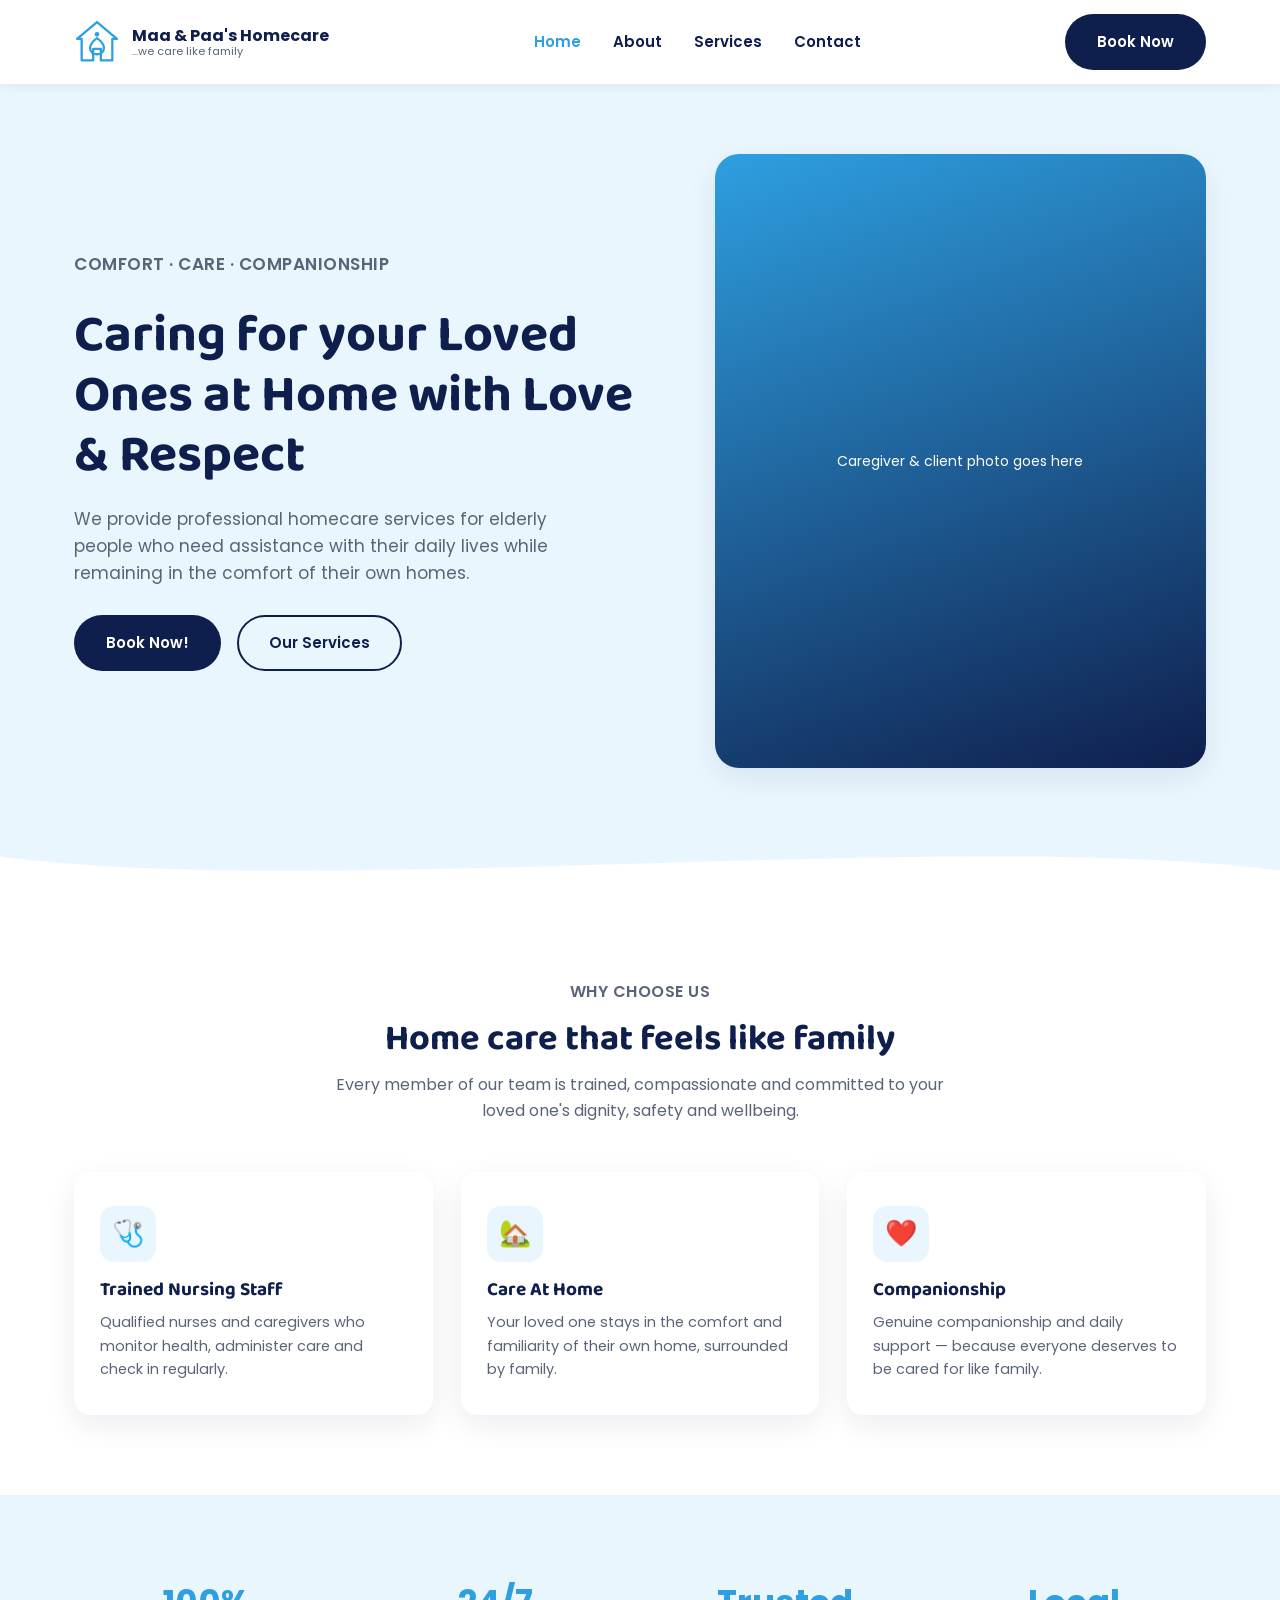
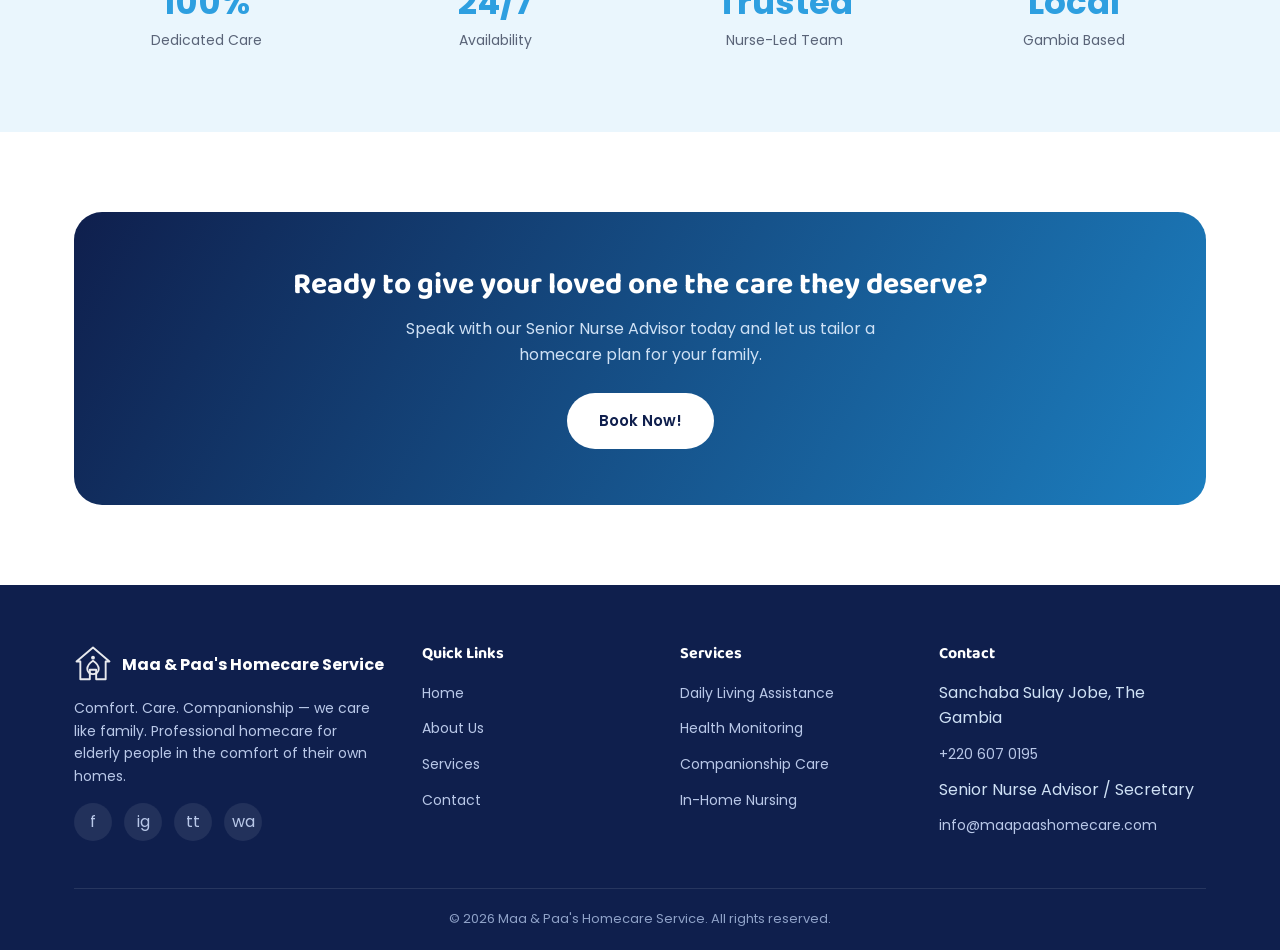
==== index.html @ 12837faf "Initial website" ====
<!DOCTYPE html>
<html lang="en">
<head>
<meta charset="UTF-8">
<meta name="viewport" content="width=device-width, initial-scale=1.0">
<title>Maa &amp; Paa's Homecare Service | Comfort. Care. Companionship</title>
<meta name="description" content="Professional homecare services for elderly people in The Gambia. We care like family — comfort, care and companionship at home.">
<link rel="icon" href="assets/logo.svg" type="image/svg+xml">
<link rel="preconnect" href="https://fonts.googleapis.com">
<link href="https://fonts.googleapis.com/css2?family=Baloo+2:wght@600;700;800&family=Poppins:wght@400;500;600;700&display=swap" rel="stylesheet">
<link rel="stylesheet" href="css/style.css">
</head>
<body>

<header>
  <div class="nav-wrap">
    <a href="index.html" class="brand">
      <img src="assets/logo.svg" alt="Maa & Paa's Homecare Service logo">
      <span class="brand-name">Maa &amp; Paa's Homecare<span>...we care like family</span></span>
    </a>
    <nav>
      <ul>
        <li><a href="index.html" class="active">Home</a></li>
        <li><a href="about.html">About</a></li>
        <li><a href="services.html">Services</a></li>
        <li><a href="contact.html">Contact</a></li>
      </ul>
    </nav>
    <div class="nav-cta">
      <a href="contact.html" class="btn btn-primary">Book Now</a>
      <button class="menu-toggle" aria-label="Toggle menu"><span></span><span></span><span></span></button>
    </div>
  </div>
</header>

<section class="hero">
  <div class="hero-grid">
    <div>
      <p class="eyebrow">COMFORT · CARE · COMPANIONSHIP</p>
      <h1>Caring for your Loved Ones at Home with Love &amp; Respect</h1>
      <p>We provide professional homecare services for elderly people who need assistance with their daily lives while remaining in the comfort of their own homes.</p>
      <div class="hero-actions">
        <a href="contact.html" class="btn btn-primary">Book Now!</a>
        <a href="services.html" class="btn btn-outline">Our Services</a>
      </div>
    </div>
    <div class="hero-img">Caregiver &amp; client photo goes here</div>
  </div>
  <div class="wave">
    <svg viewBox="0 0 1440 80" preserveAspectRatio="none"><path fill="#ffffff" d="M0,32 C360,80 1080,0 1440,48 L1440,80 L0,80 Z"></path></svg>
  </div>
</section>

<section>
  <div class="container">
    <div class="section-head">
      <p class="eyebrow">WHY CHOOSE US</p>
      <h2>Home care that feels like family</h2>
      <p>Every member of our team is trained, compassionate and committed to your loved one's dignity, safety and wellbeing.</p>
    </div>
    <div class="grid-3">
      <div class="card">
        <div class="icon">🩺</div>
        <h3>Trained Nursing Staff</h3>
        <p>Qualified nurses and caregivers who monitor health, administer care and check in regularly.</p>
      </div>
      <div class="card">
        <div class="icon">🏡</div>
        <h3>Care At Home</h3>
        <p>Your loved one stays in the comfort and familiarity of their own home, surrounded by family.</p>
      </div>
      <div class="card">
        <div class="icon">❤️</div>
        <h3>Companionship</h3>
        <p>Genuine companionship and daily support — because everyone deserves to be cared for like family.</p>
      </div>
    </div>
  </div>
</section>

<section class="section-light">
  <div class="container">
    <div class="stats">
      <div><div class="num">100%</div><div class="label">Dedicated Care</div></div>
      <div><div class="num">24/7</div><div class="label">Availability</div></div>
      <div><div class="num">Trusted</div><div class="label">Nurse-Led Team</div></div>
      <div><div class="num">Local</div><div class="label">Gambia Based</div></div>
    </div>
  </div>
</section>

<section>
  <div class="container">
    <div class="cta-banner">
      <h2>Ready to give your loved one the care they deserve?</h2>
      <p>Speak with our Senior Nurse Advisor today and let us tailor a homecare plan for your family.</p>
      <a href="contact.html" class="btn btn-white">Book Now!</a>
    </div>
  </div>
</section>

<footer id="footer-placeholder"></footer>

<script src="js/main.js"></script>
<script src="js/footer.js"></script>
</body>
</html>
---- css/style.css ----
/* ===== Maa & Paa's Homecare Service — shared stylesheet ===== */
:root{
  --navy:#0f1f4d;
  --blue:#2e9fe0;
  --blue-dark:#1c7fc0;
  --light-bg:#eaf6fd;
  --white:#ffffff;
  --pink:#e91e8c;
  --yellow:#f2c94c;
  --gray:#5a6478;
  --radius:16px;
  --shadow:0 10px 30px rgba(15,31,77,0.08);
}

*{box-sizing:border-box;margin:0;padding:0;}

html{scroll-behavior:smooth;}

body{
  font-family:'Poppins',Arial,sans-serif;
  color:var(--navy);
  background:var(--white);
  line-height:1.6;
  overflow-x:hidden;
}

h1,h2,h3,h4,.logo-text{
  font-family:'Baloo 2','Poppins',Arial,sans-serif;
  color:var(--navy);
  line-height:1.15;
}

a{text-decoration:none;color:inherit;}
ul{list-style:none;}
img{max-width:100%;display:block;}
.container{width:100%;max-width:1180px;margin:0 auto;padding:0 24px;}

/* ---------- Buttons ---------- */
.btn{
  display:inline-block;
  padding:14px 30px;
  border-radius:999px;
  font-weight:600;
  font-size:15px;
  cursor:pointer;
  border:2px solid transparent;
  transition:all .2s ease;
}
.btn-primary{background:var(--navy);color:var(--white);}
.btn-primary:hover{background:var(--blue-dark);}
.btn-outline{background:transparent;color:var(--navy);border-color:var(--navy);}
.btn-outline:hover{background:var(--navy);color:var(--white);}
.btn-white{background:var(--white);color:var(--navy);}
.btn-white:hover{background:var(--light-bg);}

/* ---------- Header ---------- */
header{
  position:sticky;top:0;z-index:100;
  background:rgba(255,255,255,.92);
  backdrop-filter:blur(6px);
  box-shadow:0 2px 12px rgba(15,31,77,0.06);
}
.nav-wrap{
  display:flex;align-items:center;justify-content:space-between;
  padding:14px 24px;max-width:1180px;margin:0 auto;
}
.brand{display:flex;align-items:center;gap:12px;}
.brand img{width:46px;height:46px;}
.brand-name{font-size:16px;font-weight:700;line-height:1.2;}
.brand-name span{display:block;font-size:11px;font-weight:400;color:var(--gray);font-family:'Poppins',sans-serif;}
nav ul{display:flex;gap:32px;align-items:center;}
nav a{font-weight:600;font-size:15px;color:var(--navy);position:relative;padding:4px 0;}
nav a.active,nav a:hover{color:var(--blue);}
.nav-cta{display:flex;align-items:center;gap:18px;}
.menu-toggle{display:none;flex-direction:column;gap:5px;cursor:pointer;background:none;border:none;}
.menu-toggle span{width:26px;height:3px;background:var(--navy);border-radius:2px;}

/* ---------- Hero ---------- */
.hero{
  background:var(--light-bg);
  padding:70px 0 0;
  position:relative;
  overflow:hidden;
}
.hero-grid{
  display:grid;grid-template-columns:1.1fr .9fr;gap:40px;align-items:center;
  max-width:1180px;margin:0 auto;padding:0 24px 60px;
}
.eyebrow{color:var(--blue-dark);font-weight:600;letter-spacing:.5px;margin-bottom:14px;}
.hero h1{font-size:52px;margin-bottom:20px;}
.hero p{font-size:17px;color:var(--gray);max-width:480px;margin-bottom:28px;}
.hero-actions{display:flex;gap:16px;flex-wrap:wrap;}
.hero-img{
  border-radius:24px;overflow:hidden;box-shadow:var(--shadow);
  aspect-ratio:4/5;background:linear-gradient(160deg,var(--blue),var(--navy));
  display:flex;align-items:center;justify-content:center;color:#fff;font-size:14px;text-align:center;padding:20px;
}
.wave{display:block;width:100%;line-height:0;}
.wave svg{width:100%;height:auto;display:block;}

/* ---------- Sections ---------- */
section{padding:80px 0;}
.section-light{background:var(--light-bg);}
.section-head{text-align:center;max-width:640px;margin:0 auto 48px;}
.section-head .eyebrow{justify-content:center;}
.section-head h2{font-size:36px;margin-bottom:12px;}
.section-head p{color:var(--gray);}

/* Cards */
.grid-3{display:grid;grid-template-columns:repeat(3,1fr);gap:28px;}
.card{
  background:var(--white);border-radius:var(--radius);padding:34px 26px;
  box-shadow:var(--shadow);transition:transform .2s ease;
}
.card:hover{transform:translateY(-6px);}
.card .icon{
  width:56px;height:56px;border-radius:14px;background:var(--light-bg);
  display:flex;align-items:center;justify-content:center;font-size:26px;margin-bottom:18px;
}
.card h3{font-size:19px;margin-bottom:10px;}
.card p{color:var(--gray);font-size:14.5px;}

/* Stats */
.stats{display:grid;grid-template-columns:repeat(4,1fr);gap:24px;text-align:center;}
.stats .num{font-size:34px;font-weight:700;color:var(--blue);}
.stats .label{color:var(--gray);font-size:14px;}

/* CTA banner */
.cta-banner{
  background:linear-gradient(120deg,var(--navy),var(--blue-dark));
  color:#fff;border-radius:28px;padding:56px;text-align:center;
  max-width:1180px;margin:0 auto;
}
.cta-banner h2{color:#fff;font-size:30px;margin-bottom:14px;}
.cta-banner p{color:#cfe1f5;margin-bottom:26px;max-width:520px;margin-left:auto;margin-right:auto;}

/* ---------- Footer ---------- */
footer{background:var(--navy);color:#cfe1f5;padding-top:60px;}
.footer-grid{display:grid;grid-template-columns:1.4fr 1fr 1fr 1.2fr;gap:36px;padding-bottom:40px;}
.footer-grid h4{color:#fff;font-size:16px;margin-bottom:16px;}
.footer-grid p,.footer-grid a{color:#b9c8e8;font-size:14px;}
.footer-grid ul li{margin-bottom:10px;}
.footer-grid a:hover{color:#fff;}
.footer-brand{display:flex;align-items:center;gap:10px;margin-bottom:14px;}
.footer-brand span{color:#fff;font-weight:700;font-size:16px;}
.social-row{display:flex;gap:12px;margin-top:16px;}
.social-row a{
  width:38px;height:38px;border-radius:50%;background:rgba(255,255,255,.08);
  display:flex;align-items:center;justify-content:center;font-size:16px;
}
.social-row a:hover{background:var(--blue);}
.footer-bottom{
  border-top:1px solid rgba(255,255,255,.1);padding:20px 0;text-align:center;
  font-size:13px;color:#8fa2c8;
}

/* ---------- Page header (inner pages) ---------- */
.page-header{
  background:var(--light-bg);padding:60px 0;text-align:center;
}
.page-header h1{font-size:38px;margin-bottom:10px;}
.page-header p{color:var(--gray);}

/* ---------- About page ---------- */
.about-grid{display:grid;grid-template-columns:1fr 1fr;gap:50px;align-items:center;}
.about-img{
  border-radius:24px;aspect-ratio:4/5;background:linear-gradient(160deg,var(--pink),var(--yellow));
  box-shadow:var(--shadow);display:flex;align-items:center;justify-content:center;color:#fff;padding:20px;text-align:center;
}
.value-list li{display:flex;gap:14px;margin-bottom:16px;align-items:flex-start;}
.value-list .dot{
  width:28px;height:28px;border-radius:50%;background:var(--blue);color:#fff;
  display:flex;align-items:center;justify-content:center;font-size:14px;flex-shrink:0;
}

/* ---------- Services page ---------- */
.services-list{display:grid;grid-template-columns:repeat(2,1fr);gap:24px;}
.service-row{
  display:flex;gap:18px;background:var(--white);border-radius:var(--radius);
  padding:26px;box-shadow:var(--shadow);
}
.service-row .icon{
  width:48px;height:48px;border-radius:12px;background:var(--light-bg);
  display:flex;align-items:center;justify-content:center;font-size:22px;flex-shrink:0;
}

/* ---------- Contact page ---------- */
.contact-grid{display:grid;grid-template-columns:.9fr 1.1fr;gap:48px;}
.contact-card{
  background:var(--white);border-radius:var(--radius);box-shadow:var(--shadow);padding:30px;
  display:flex;gap:16px;align-items:flex-start;margin-bottom:20px;
}
.contact-card .icon{
  width:50px;height:50px;border-radius:12px;background:var(--light-bg);
  display:flex;align-items:center;justify-content:center;font-size:22px;flex-shrink:0;
}
.map-embed{border-radius:var(--radius);overflow:hidden;box-shadow:var(--shadow);height:100%;min-height:340px;}
.map-embed iframe{width:100%;height:100%;min-height:340px;border:0;}
form.contact-form{
  background:var(--white);border-radius:var(--radius);box-shadow:var(--shadow);padding:34px;
  display:grid;gap:18px;
}
.contact-form label{font-size:13px;font-weight:600;margin-bottom:6px;display:block;}
.contact-form input,.contact-form textarea{
  width:100%;padding:13px 16px;border-radius:12px;border:1.5px solid #dde6f3;
  font-family:inherit;font-size:14px;
}
.contact-form input:focus,.contact-form textarea:focus{outline:none;border-color:var(--blue);}
.form-row{display:grid;grid-template-columns:1fr 1fr;gap:18px;}

/* ---------- Responsive ---------- */
@media(max-width:900px){
  nav{position:fixed;top:74px;left:0;right:0;background:#fff;flex-direction:column;
    padding:20px 24px;box-shadow:0 10px 20px rgba(0,0,0,.08);display:none;}
  nav.open{display:block;}
  nav ul{flex-direction:column;gap:18px;align-items:flex-start;}
  .menu-toggle{display:flex;}
  .nav-cta .btn{display:none;}
  .hero-grid,.about-grid,.contact-grid{grid-template-columns:1fr;}
  .hero h1{font-size:38px;}
  .grid-3{grid-template-columns:1fr;}
  .stats{grid-template-columns:repeat(2,1fr);}
  .footer-grid{grid-template-columns:1fr 1fr;}
  .services-list{grid-template-columns:1fr;}
  .form-row{grid-template-columns:1fr;}
  .cta-banner{padding:36px 22px;}
}
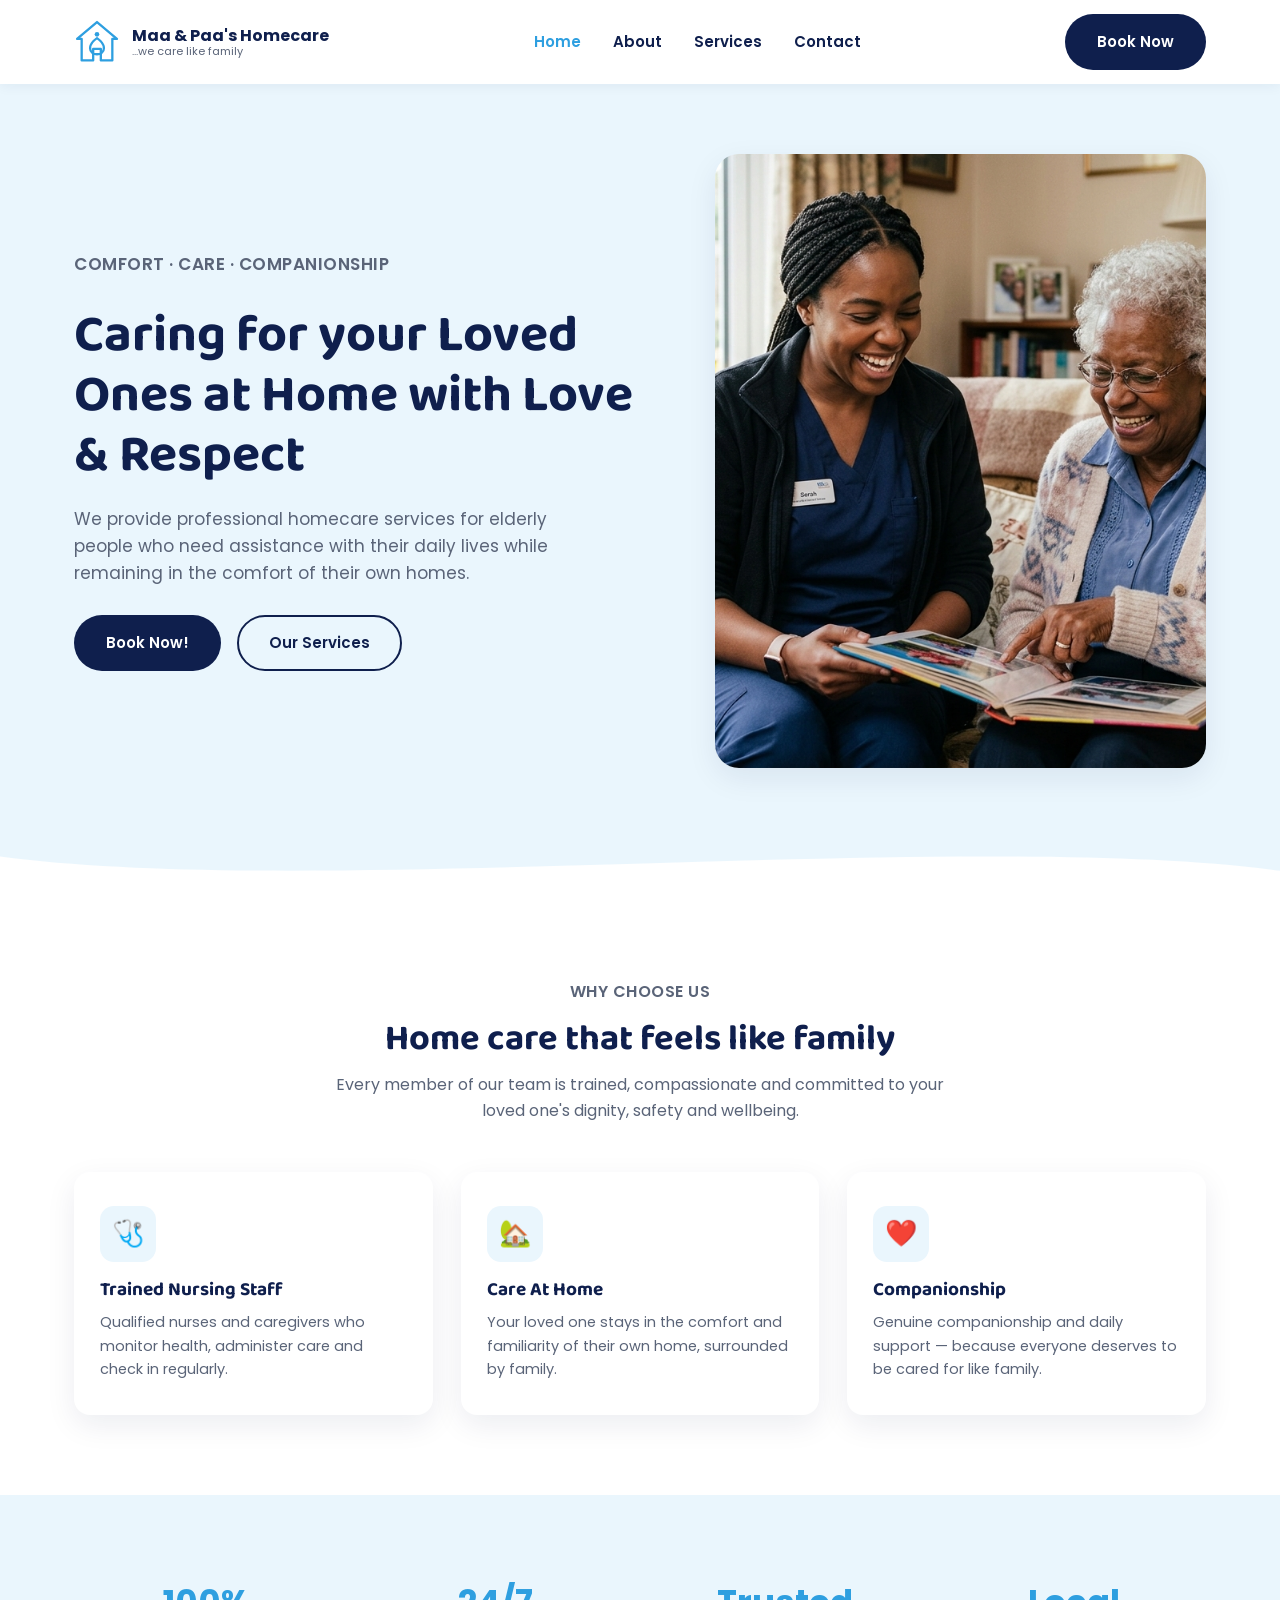
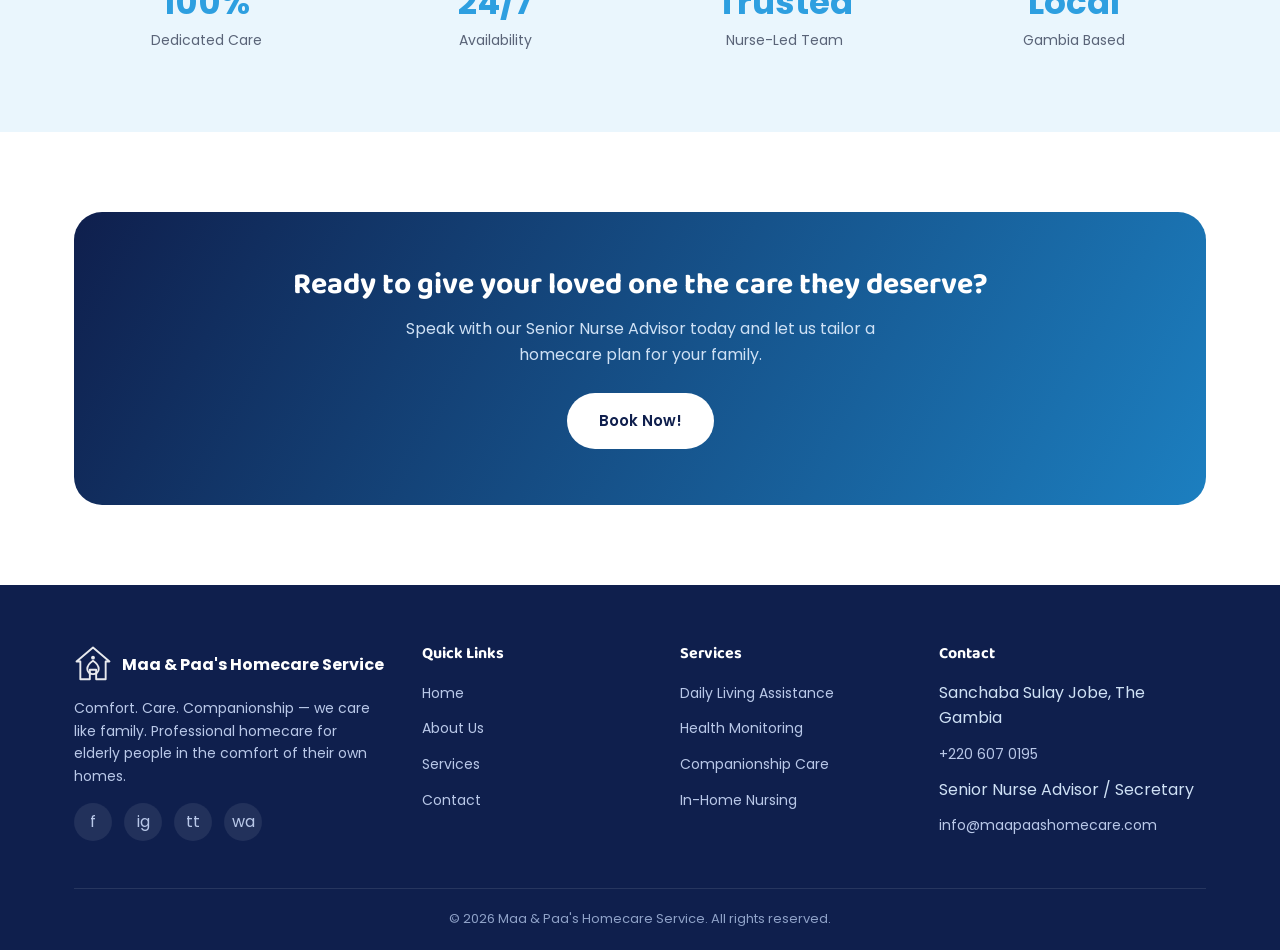
==== commit 246c8f26: "Wire up real photos on homepage and about page" ====
--- a/index.html
+++ b/index.html
@@ -44,8 +44,7 @@
         <a href="services.html" class="btn btn-outline">Our Services</a>
       </div>
     </div>
-    <div class="hero-img">Caregiver &amp; client photo goes here</div>
-  </div>
+ <img class="hero-img" src="assets/caregiver-client.jpg" alt="Caregiver sharing a photo album with an elderly client at home">  </div>
   <div class="wave">
     <svg viewBox="0 0 1440 80" preserveAspectRatio="none"><path fill="#ffffff" d="M0,32 C360,80 1080,0 1440,48 L1440,80 L0,80 Z"></path></svg>
   </div>
--- a/css/style.css
+++ b/css/style.css
@@ -92,8 +92,8 @@
 .hero-actions{display:flex;gap:16px;flex-wrap:wrap;}
 .hero-img{
   border-radius:24px;overflow:hidden;box-shadow:var(--shadow);
-  aspect-ratio:4/5;background:linear-gradient(160deg,var(--blue),var(--navy));
-  display:flex;align-items:center;justify-content:center;color:#fff;font-size:14px;text-align:center;padding:20px;
+  aspect-ratio:4/5;width:100%;height:100%;object-fit:cover;object-position:center;
+  background:linear-gradient(160deg,var(--blue),var(--navy));
 }
 .wave{display:block;width:100%;line-height:0;}
 .wave svg{width:100%;height:auto;display:block;}
@@ -164,8 +164,9 @@
 /* ---------- About page ---------- */
 .about-grid{display:grid;grid-template-columns:1fr 1fr;gap:50px;align-items:center;}
 .about-img{
-  border-radius:24px;aspect-ratio:4/5;background:linear-gradient(160deg,var(--pink),var(--yellow));
-  box-shadow:var(--shadow);display:flex;align-items:center;justify-content:center;color:#fff;padding:20px;text-align:center;
+  border-radius:24px;aspect-ratio:4/5;width:100%;height:100%;object-fit:cover;object-position:center;
+  background:linear-gradient(160deg,var(--pink),var(--yellow));
+  box-shadow:var(--shadow);
 }
 .value-list li{display:flex;gap:14px;margin-bottom:16px;align-items:flex-start;}
 .value-list .dot{
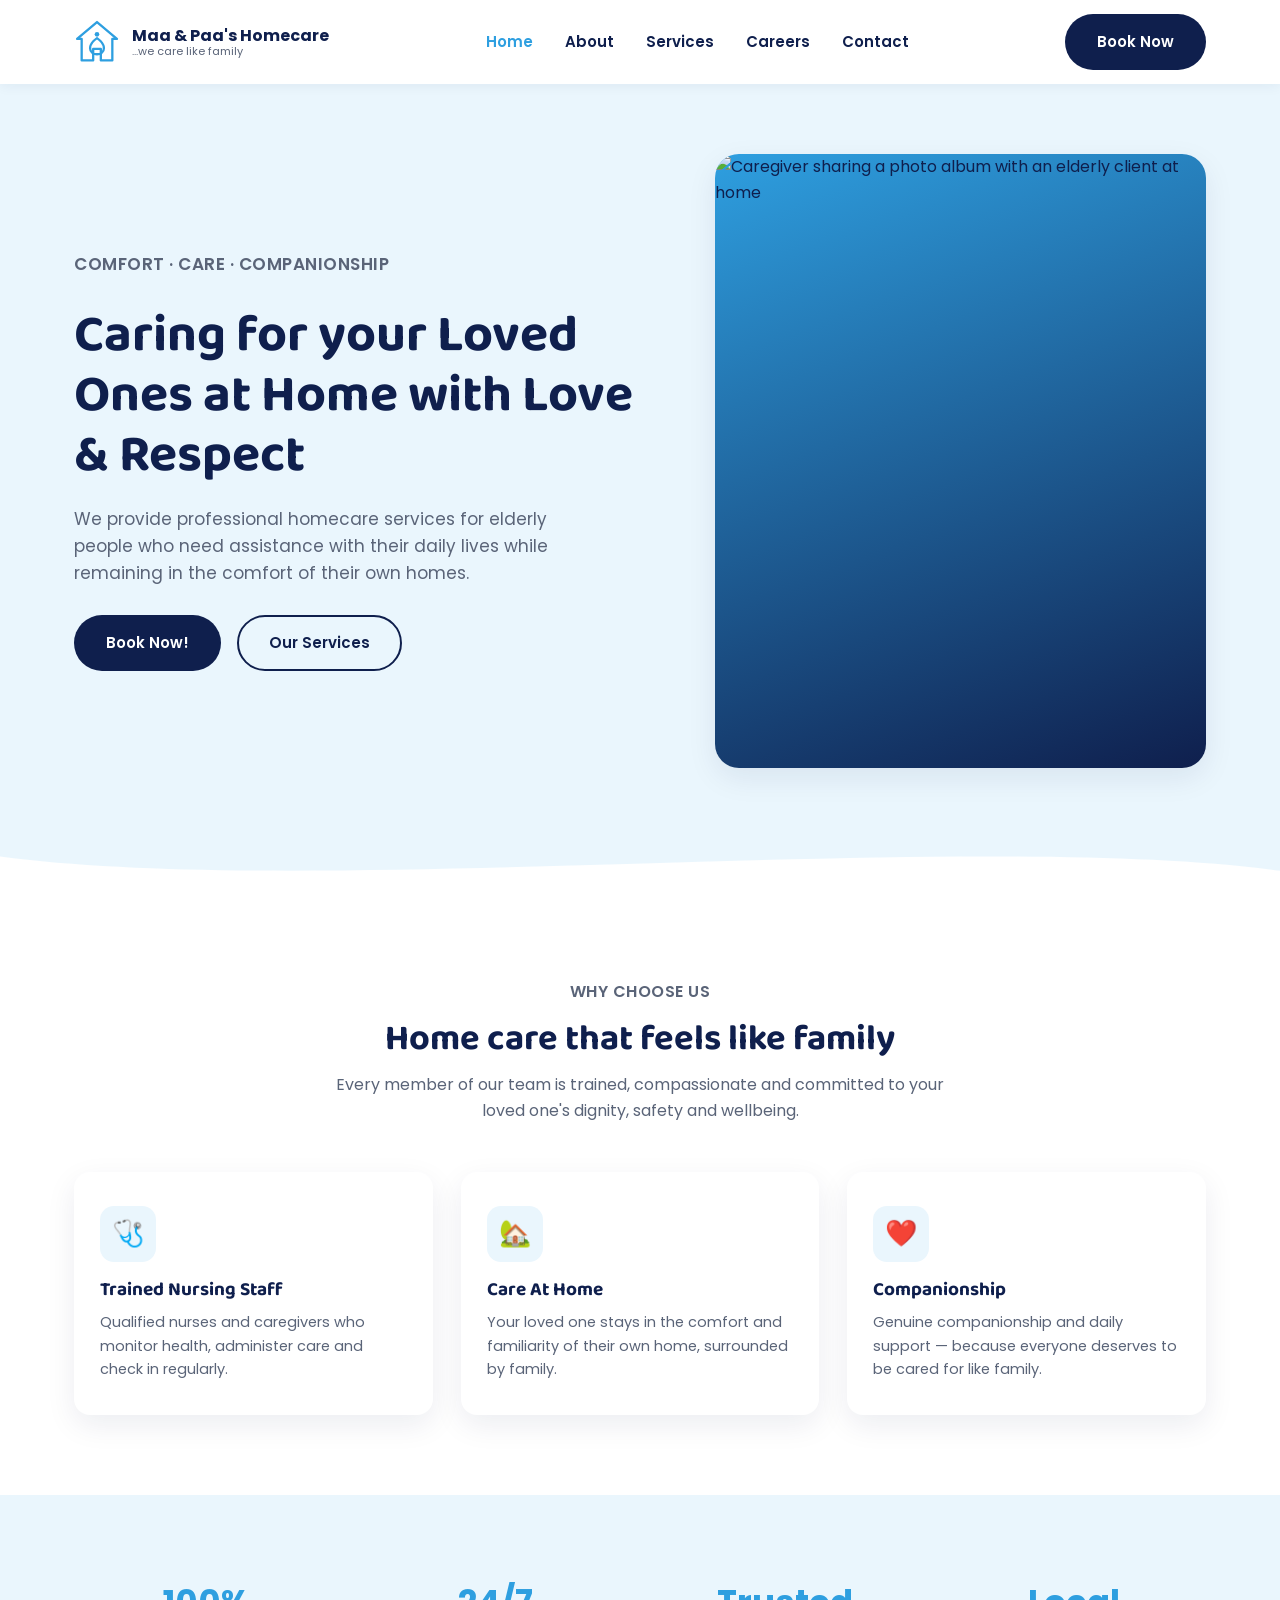
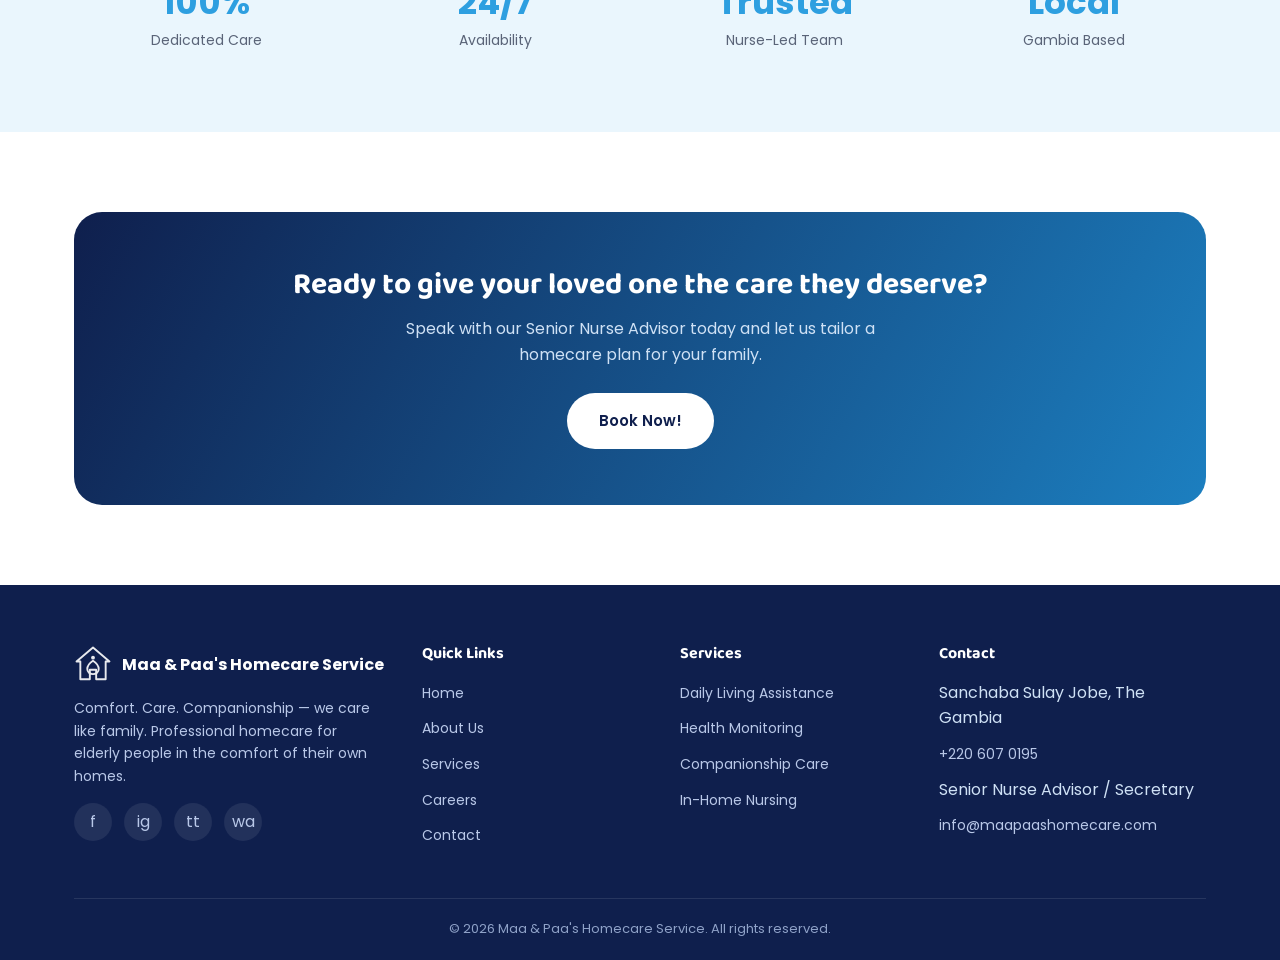
==== commit 3471e2d3: "Add careers page and admin panel" ====
--- a/index.html
+++ b/index.html
@@ -23,6 +23,7 @@
         <li><a href="index.html" class="active">Home</a></li>
         <li><a href="about.html">About</a></li>
         <li><a href="services.html">Services</a></li>
+        <li><a href="careers.html">Careers</a></li>
         <li><a href="contact.html">Contact</a></li>
       </ul>
     </nav>
@@ -44,7 +45,8 @@
         <a href="services.html" class="btn btn-outline">Our Services</a>
       </div>
     </div>
- <img class="hero-img" src="assets/caregiver-client.jpg" alt="Caregiver sharing a photo album with an elderly client at home">  </div>
+    <img class="hero-img" src="assets/caregiver-client.jpg" alt="Caregiver sharing a photo album with an elderly client at home">
+  </div>
   <div class="wave">
     <svg viewBox="0 0 1440 80" preserveAspectRatio="none"><path fill="#ffffff" d="M0,32 C360,80 1080,0 1440,48 L1440,80 L0,80 Z"></path></svg>
   </div>
--- a/css/style.css
+++ b/css/style.css
@@ -208,6 +208,41 @@
 }
 .contact-form input:focus,.contact-form textarea:focus{outline:none;border-color:var(--blue);}
 .form-row{display:grid;grid-template-columns:1fr 1fr;gap:18px;}
+
+/* ---------- Careers & Admin ---------- */
+.job-card{
+  background:var(--white);border-radius:var(--radius);box-shadow:var(--shadow);
+  padding:28px;margin-bottom:20px;
+}
+.job-card .job-head{display:flex;justify-content:space-between;align-items:flex-start;gap:16px;flex-wrap:wrap;}
+.job-card h3{font-size:20px;margin-bottom:6px;}
+.job-meta{display:flex;gap:10px;flex-wrap:wrap;margin-bottom:14px;}
+.badge{
+  display:inline-block;padding:5px 14px;border-radius:999px;background:var(--light-bg);
+  color:var(--blue-dark);font-size:12.5px;font-weight:600;
+}
+.job-card p{color:var(--gray);font-size:14.5px;white-space:pre-line;}
+.empty-state{text-align:center;color:var(--gray);padding:40px 20px;}
+
+.admin-shell{max-width:480px;margin:0 auto;}
+.admin-wide{max-width:760px;margin:0 auto;}
+.admin-card{background:var(--white);border-radius:var(--radius);box-shadow:var(--shadow);padding:34px;}
+.admin-card h2{margin-bottom:6px;}
+.admin-card .sub{color:var(--gray);font-size:14px;margin-bottom:22px;}
+.admin-job-row{
+  display:flex;justify-content:space-between;align-items:flex-start;gap:16px;
+  background:var(--white);border-radius:var(--radius);box-shadow:var(--shadow);
+  padding:22px 26px;margin-bottom:16px;
+}
+.admin-job-row h4{font-size:16px;margin-bottom:4px;}
+.admin-job-row p{color:var(--gray);font-size:13.5px;}
+.btn-danger{background:#e33;color:#fff;}
+.btn-danger:hover{background:#c22;}
+.btn-sm{padding:9px 18px;font-size:13px;}
+.admin-top{display:flex;justify-content:space-between;align-items:center;margin-bottom:24px;flex-wrap:wrap;gap:12px;}
+.form-msg{font-size:13.5px;padding:10px 14px;border-radius:10px;margin-bottom:14px;}
+.form-msg.error{background:#fde8e8;color:#a11;}
+.form-msg.success{background:#e6f7ec;color:#177a3c;}
 
 /* ---------- Responsive ---------- */
 @media(max-width:900px){
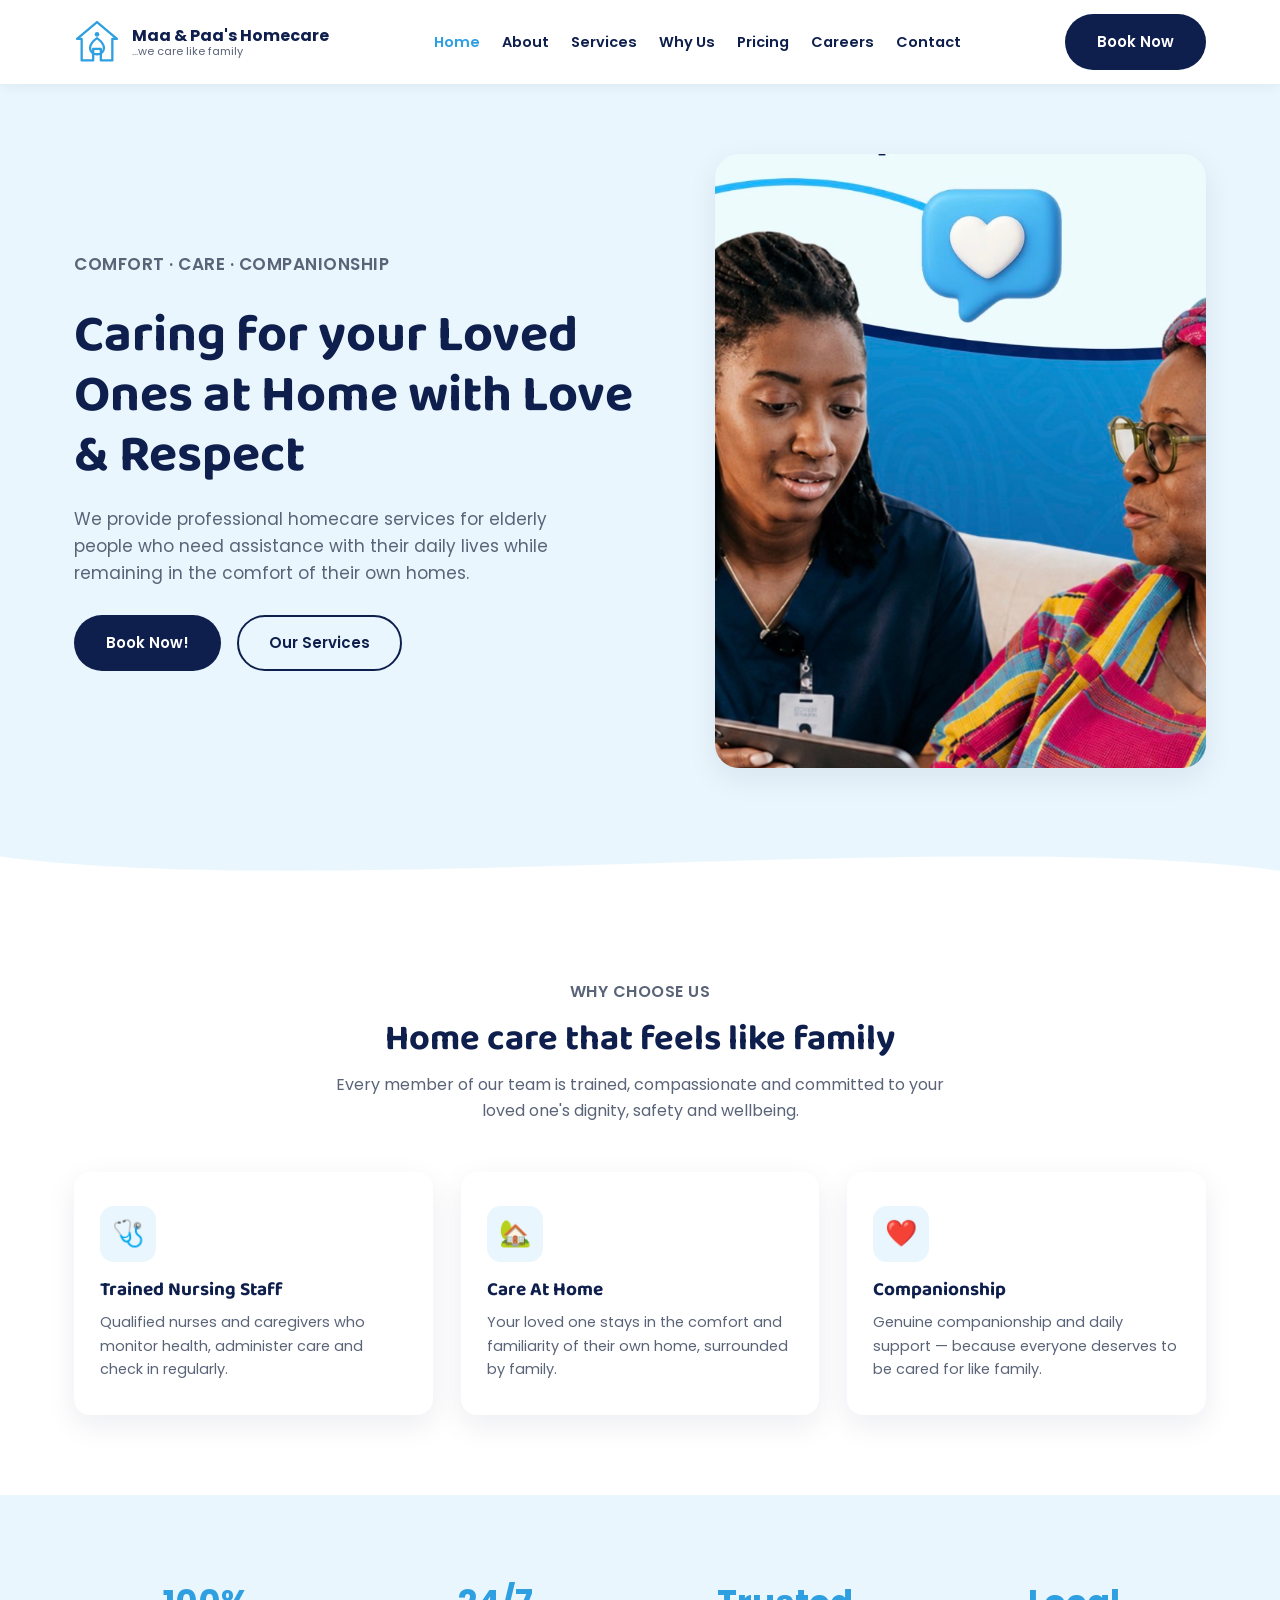
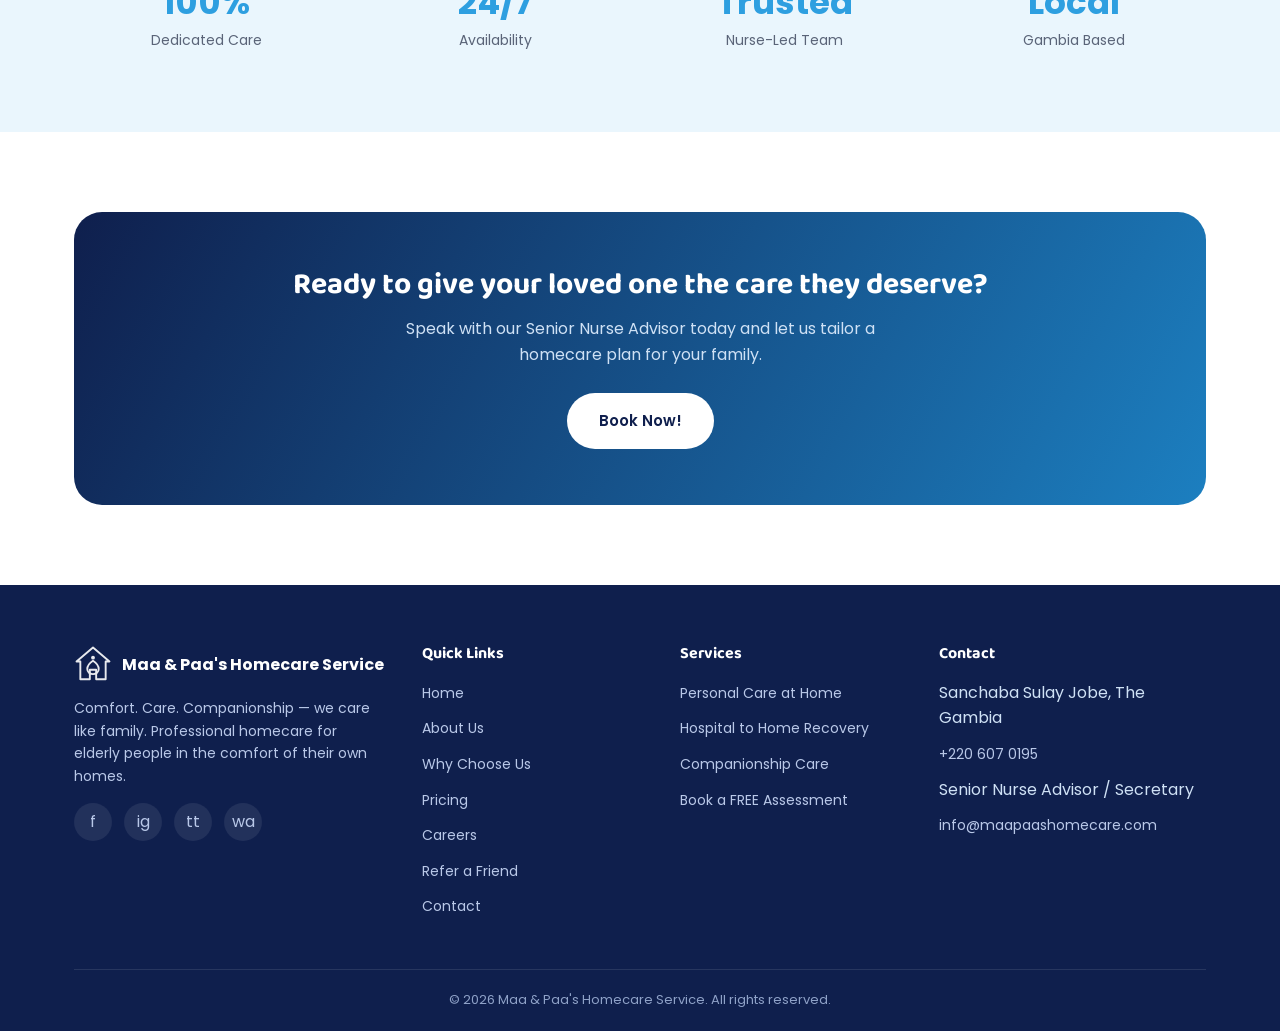
==== commit 77e2bcd9: "Add booking, services, why-us, pricing, referral pages" ====
--- a/index.html
+++ b/index.html
@@ -23,12 +23,14 @@
         <li><a href="index.html" class="active">Home</a></li>
         <li><a href="about.html">About</a></li>
         <li><a href="services.html">Services</a></li>
+        <li><a href="why-us.html">Why Us</a></li>
+        <li><a href="pricing.html">Pricing</a></li>
         <li><a href="careers.html">Careers</a></li>
         <li><a href="contact.html">Contact</a></li>
       </ul>
     </nav>
     <div class="nav-cta">
-      <a href="contact.html" class="btn btn-primary">Book Now</a>
+      <a href="booking.html" class="btn btn-primary">Book Now</a>
       <button class="menu-toggle" aria-label="Toggle menu"><span></span><span></span><span></span></button>
     </div>
   </div>
@@ -41,7 +43,7 @@
       <h1>Caring for your Loved Ones at Home with Love &amp; Respect</h1>
       <p>We provide professional homecare services for elderly people who need assistance with their daily lives while remaining in the comfort of their own homes.</p>
       <div class="hero-actions">
-        <a href="contact.html" class="btn btn-primary">Book Now!</a>
+        <a href="booking.html" class="btn btn-primary">Book Now!</a>
         <a href="services.html" class="btn btn-outline">Our Services</a>
       </div>
     </div>
@@ -95,7 +97,7 @@
     <div class="cta-banner">
       <h2>Ready to give your loved one the care they deserve?</h2>
       <p>Speak with our Senior Nurse Advisor today and let us tailor a homecare plan for your family.</p>
-      <a href="contact.html" class="btn btn-white">Book Now!</a>
+      <a href="booking.html" class="btn btn-white">Book Now!</a>
     </div>
   </div>
 </section>
--- a/css/style.css
+++ b/css/style.css
@@ -68,8 +68,8 @@
 .brand img{width:46px;height:46px;}
 .brand-name{font-size:16px;font-weight:700;line-height:1.2;}
 .brand-name span{display:block;font-size:11px;font-weight:400;color:var(--gray);font-family:'Poppins',sans-serif;}
-nav ul{display:flex;gap:32px;align-items:center;}
-nav a{font-weight:600;font-size:15px;color:var(--navy);position:relative;padding:4px 0;}
+nav ul{display:flex;gap:22px;align-items:center;}
+nav a{font-weight:600;font-size:14.5px;color:var(--navy);position:relative;padding:4px 0;white-space:nowrap;}
 nav a.active,nav a:hover{color:var(--blue);}
 .nav-cta{display:flex;align-items:center;gap:18px;}
 .menu-toggle{display:none;flex-direction:column;gap:5px;cursor:pointer;background:none;border:none;}
@@ -243,6 +243,63 @@
 .form-msg{font-size:13.5px;padding:10px 14px;border-radius:10px;margin-bottom:14px;}
 .form-msg.error{background:#fde8e8;color:#a11;}
 .form-msg.success{background:#e6f7ec;color:#177a3c;}
+
+/* ---------- Rich page components ---------- */
+.lead{font-size:18px;color:var(--gray);max-width:640px;}
+.pill-row{display:flex;gap:10px;flex-wrap:wrap;justify-content:center;margin-top:18px;}
+.pill{display:inline-flex;align-items:center;gap:8px;background:var(--white);border:1.5px solid #dbe7f5;
+  color:var(--navy);padding:8px 16px;border-radius:999px;font-size:13.5px;font-weight:600;box-shadow:var(--shadow);}
+
+/* checklist with ticks */
+.check-list{display:grid;gap:12px;margin-top:16px;}
+.check-list li{display:flex;gap:12px;align-items:flex-start;color:var(--gray);font-size:14.5px;}
+.check-list li::before{content:"✓";flex-shrink:0;width:22px;height:22px;border-radius:50%;
+  background:var(--light-bg);color:var(--blue-dark);font-size:12px;font-weight:700;
+  display:flex;align-items:center;justify-content:center;margin-top:1px;}
+
+/* feature block (image or icon beside text) */
+.feature-block{display:grid;grid-template-columns:1fr 1fr;gap:44px;align-items:center;margin-bottom:56px;}
+.feature-block:last-child{margin-bottom:0;}
+.feature-block.reverse .feature-visual{order:2;}
+.feature-visual{border-radius:24px;aspect-ratio:4/3;box-shadow:var(--shadow);
+  background:linear-gradient(160deg,var(--blue),var(--navy));display:flex;align-items:center;
+  justify-content:center;font-size:64px;color:#fff;}
+.feature-visual.alt{background:linear-gradient(160deg,var(--pink),var(--yellow));}
+.tag-highlight{display:inline-block;background:var(--navy);color:#fff;padding:6px 14px;border-radius:999px;
+  font-size:12.5px;font-weight:700;letter-spacing:.5px;margin-bottom:14px;}
+
+/* steps timeline */
+.steps-grid{display:grid;grid-template-columns:repeat(4,1fr);gap:22px;counter-reset:step;}
+.step{background:var(--white);border-radius:var(--radius);box-shadow:var(--shadow);padding:28px 22px;text-align:center;position:relative;}
+.step-num{width:46px;height:46px;border-radius:50%;background:var(--blue);color:#fff;font-weight:700;
+  font-size:18px;display:flex;align-items:center;justify-content:center;margin:0 auto 16px;}
+.step h3{font-size:17px;margin-bottom:6px;}
+.step p{color:var(--gray);font-size:13.5px;}
+.step .when{display:inline-block;margin-top:10px;font-size:12px;color:var(--blue-dark);font-weight:600;
+  background:var(--light-bg);padding:4px 12px;border-radius:999px;}
+
+/* pricing */
+.price-grid{display:grid;grid-template-columns:repeat(2,1fr);gap:28px;align-items:start;}
+.price-card{background:var(--white);border-radius:20px;box-shadow:var(--shadow);padding:34px;border:2px solid transparent;}
+.price-card.featured{border-color:var(--blue);position:relative;}
+.price-card.featured::before{content:"⭐ Most Popular";position:absolute;top:-13px;left:34px;
+  background:var(--blue);color:#fff;font-size:12px;font-weight:700;padding:5px 14px;border-radius:999px;}
+.price-card h3{font-size:22px;margin-bottom:6px;}
+.price-tier{display:flex;justify-content:space-between;padding:12px 0;border-bottom:1px solid #eef3fa;
+  color:var(--navy);font-size:15px;}
+.price-tier:last-of-type{border-bottom:none;}
+.price-tier .amt{color:var(--blue-dark);font-weight:700;}
+.price-note{margin-top:16px;font-size:13px;color:var(--gray);}
+
+/* consent / choice controls in forms */
+.form-note{font-size:12.5px;color:var(--gray);margin-top:6px;}
+.choice-group{display:flex;flex-wrap:wrap;gap:10px;margin-top:8px;}
+.choice-group label{display:inline-flex;align-items:center;gap:8px;background:var(--white);
+  border:1.5px solid #dde6f3;border-radius:10px;padding:10px 14px;font-size:13.5px;font-weight:500;cursor:pointer;}
+.choice-group input{accent-color:var(--blue);}
+.consent-row{display:flex;gap:12px;align-items:flex-start;background:var(--light-bg);
+  border-radius:12px;padding:16px;font-size:13.5px;color:var(--gray);}
+.consent-row input{margin-top:3px;accent-color:var(--blue);flex-shrink:0;}
 
 /* ---------- Responsive ---------- */
 @media(max-width:900px){
@@ -260,4 +317,10 @@
   .services-list{grid-template-columns:1fr;}
   .form-row{grid-template-columns:1fr;}
   .cta-banner{padding:36px 22px;}
-}
+  .feature-block,.price-grid{grid-template-columns:1fr;gap:28px;}
+  .feature-block.reverse .feature-visual{order:0;}
+  .steps-grid{grid-template-columns:1fr 1fr;}
+}
+@media(max-width:560px){
+  .steps-grid{grid-template-columns:1fr;}
+}
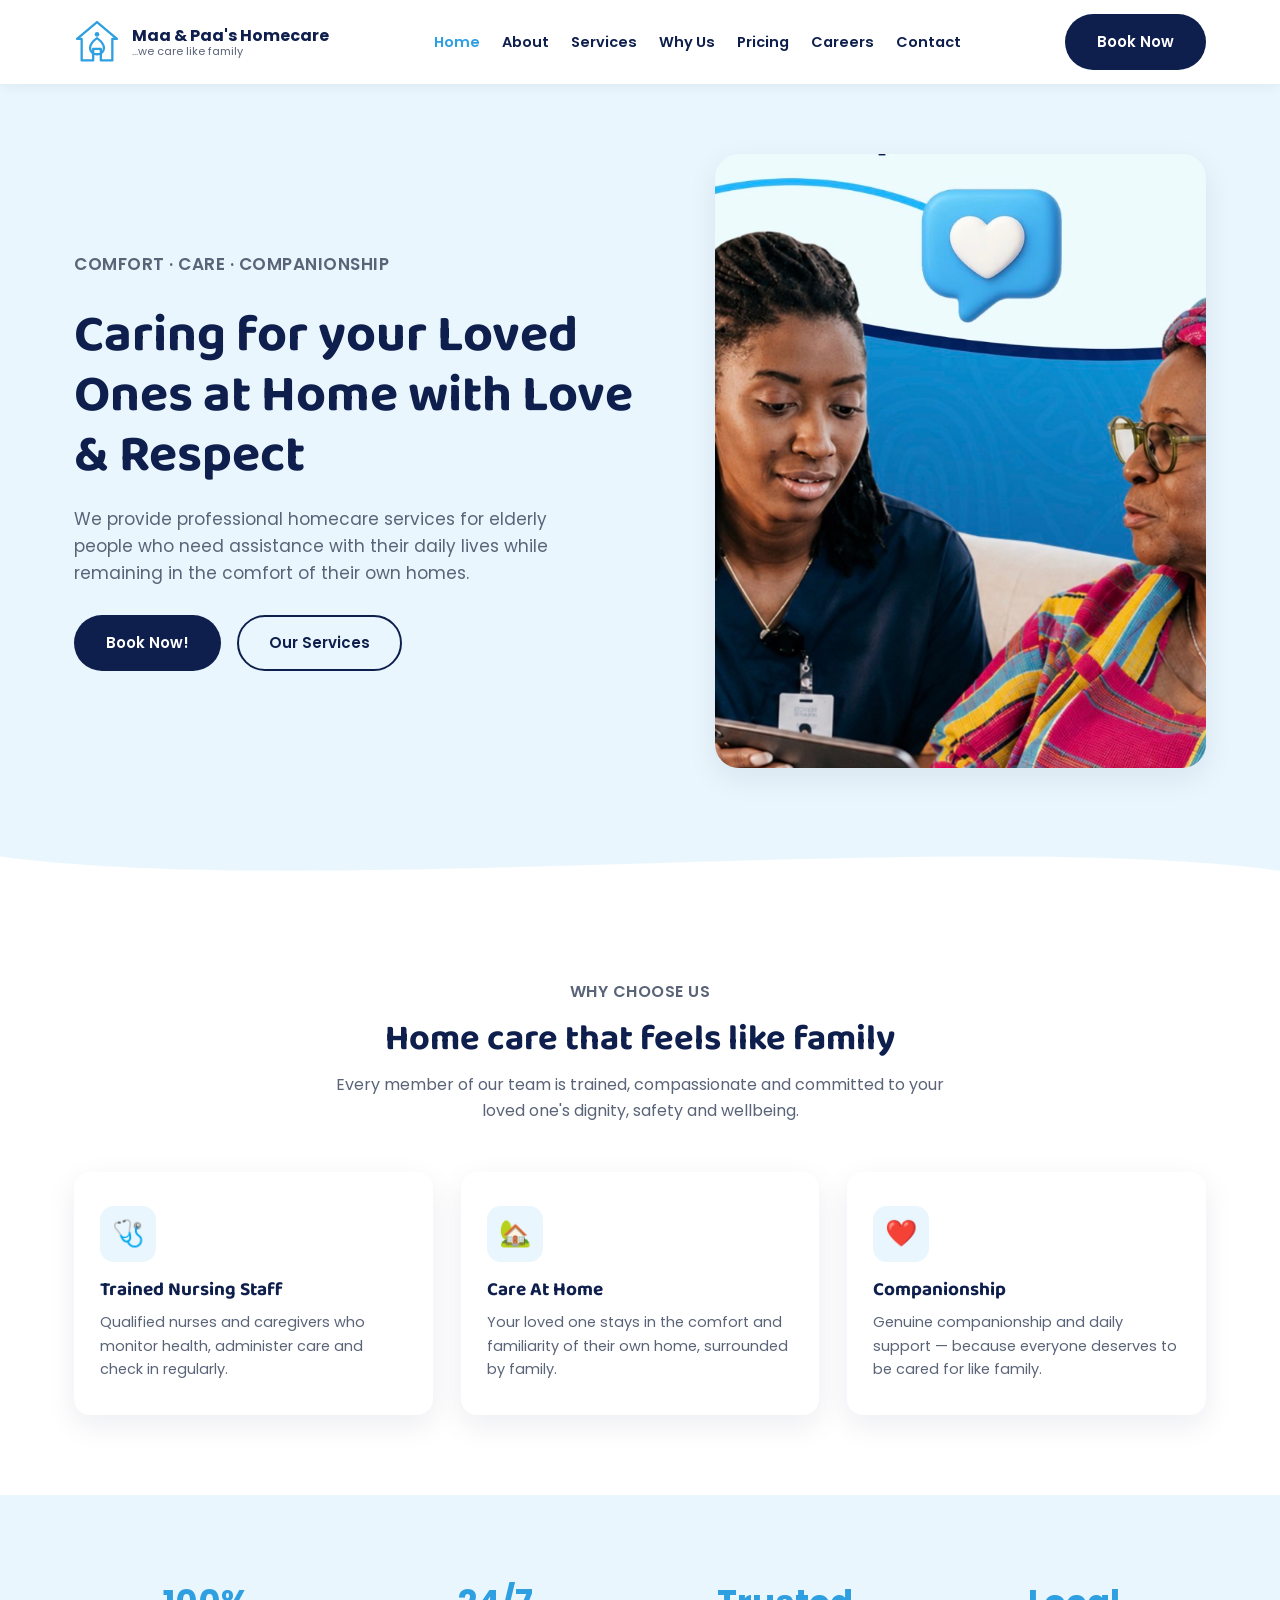
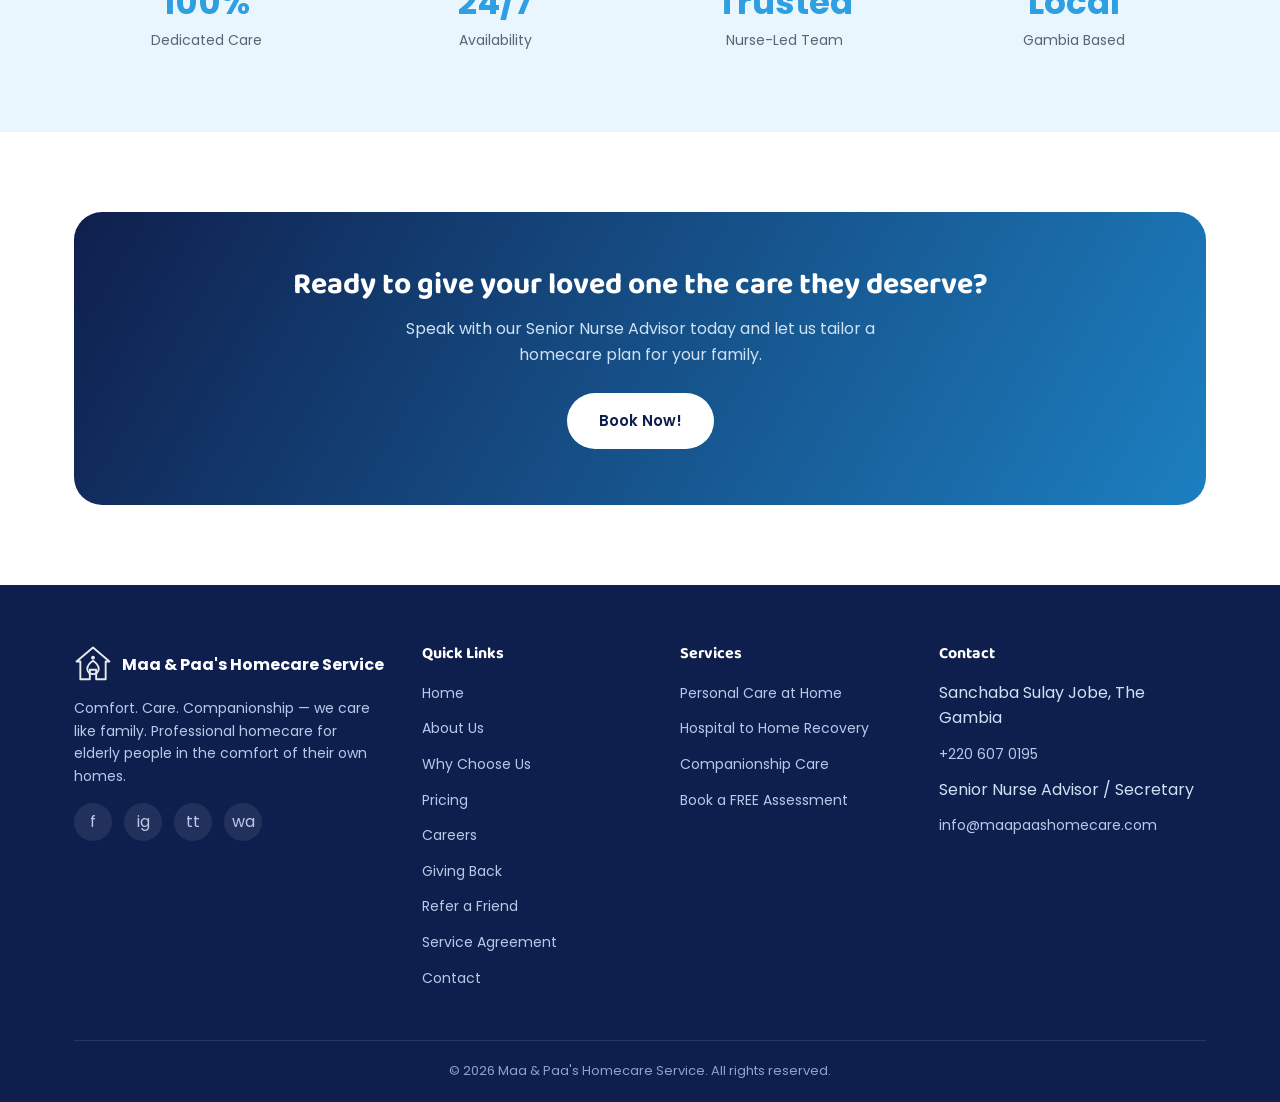
==== commit 81cf506d: "Add hidden declassified-dossier easter egg" ====
--- a/index.html
+++ b/index.html
@@ -11,7 +11,8 @@
 <link rel="stylesheet" href="css/style.css">
 </head>
 <body>
-
+<!-- ████████ CLEARANCE 6 // TOP SECRET ████████ -->
+<!-- Nothing to see here. Unless you knock on the crest seven times. -->
 <header>
   <div class="nav-wrap">
     <a href="index.html" class="brand">
--- a/css/style.css
+++ b/css/style.css
@@ -302,25 +302,58 @@
 .consent-row input{margin-top:3px;accent-color:var(--blue);flex-shrink:0;}
 
 /* ---------- Responsive ---------- */
-@media(max-width:900px){
-  nav{position:fixed;top:74px;left:0;right:0;background:#fff;flex-direction:column;
+@media(max-width:1024px){
+  nav{position:fixed;top:72px;left:0;right:0;background:#fff;flex-direction:column;
     padding:20px 24px;box-shadow:0 10px 20px rgba(0,0,0,.08);display:none;}
   nav.open{display:block;}
   nav ul{flex-direction:column;gap:18px;align-items:flex-start;}
   .menu-toggle{display:flex;}
-  .nav-cta .btn{display:none;}
   .hero-grid,.about-grid,.contact-grid{grid-template-columns:1fr;}
-  .hero h1{font-size:38px;}
-  .grid-3{grid-template-columns:1fr;}
+  .hero h1{font-size:40px;}
+  .grid-3{grid-template-columns:1fr 1fr;}
   .stats{grid-template-columns:repeat(2,1fr);}
   .footer-grid{grid-template-columns:1fr 1fr;}
   .services-list{grid-template-columns:1fr;}
   .form-row{grid-template-columns:1fr;}
-  .cta-banner{padding:36px 22px;}
+  .cta-banner{padding:40px 26px;}
   .feature-block,.price-grid{grid-template-columns:1fr;gap:28px;}
   .feature-block.reverse .feature-visual{order:0;}
   .steps-grid{grid-template-columns:1fr 1fr;}
 }
-@media(max-width:560px){
+@media(max-width:640px){
+  .container{padding:0 18px;}
+  .nav-wrap{padding:12px 18px;}
+  .brand img{width:40px;height:40px;}
+  .brand-name{font-size:14px;}
+  .brand-name span{display:none;}
+  .nav-cta .btn{padding:10px 16px;font-size:13px;}
+  .grid-3{grid-template-columns:1fr;}
+  .stats{grid-template-columns:1fr 1fr;}
+  .footer-grid{grid-template-columns:1fr;}
   .steps-grid{grid-template-columns:1fr;}
-}
+  section{padding:56px 0;}
+  .hero{padding-top:48px;}
+  .hero h1{font-size:30px;}
+  .section-head h2,.page-header h1{font-size:26px;}
+  .cta-banner h2{font-size:23px;}
+  .hero-actions{flex-direction:column;}
+  .hero-actions .btn{width:100%;text-align:center;}
+  .price-card.featured::before{left:50%;transform:translateX(-50%);}
+}
+
+img.feature-visual{object-fit:cover;object-position:center;width:100%;height:100%;}
+
+img.feature-visual:not(.alt){aspect-ratio:4/5;}
+
+/* ---------- Giving Back gallery & audio ---------- */
+.gallery{display:grid;grid-template-columns:repeat(4,1fr);gap:14px;}
+.gallery-item{border-radius:14px;overflow:hidden;box-shadow:var(--shadow);aspect-ratio:1/1;margin:0;background:var(--light-bg);}
+.gallery-item a{display:block;width:100%;height:100%;}
+.gallery-item img{width:100%;height:100%;object-fit:cover;transition:transform .3s ease;}
+.gallery-item img:hover{transform:scale(1.05);}
+.audio-list{display:grid;gap:14px;margin:26px auto 0;max-width:640px;}
+.audio-card{background:var(--white);border-radius:14px;box-shadow:var(--shadow);padding:18px 20px;}
+.audio-card .audio-title{font-weight:600;margin-bottom:10px;font-size:14.5px;color:var(--navy);}
+.audio-card audio{width:100%;}
+@media(max-width:1024px){.gallery{grid-template-columns:repeat(3,1fr);}}
+@media(max-width:640px){.gallery{grid-template-columns:repeat(2,1fr);}}
